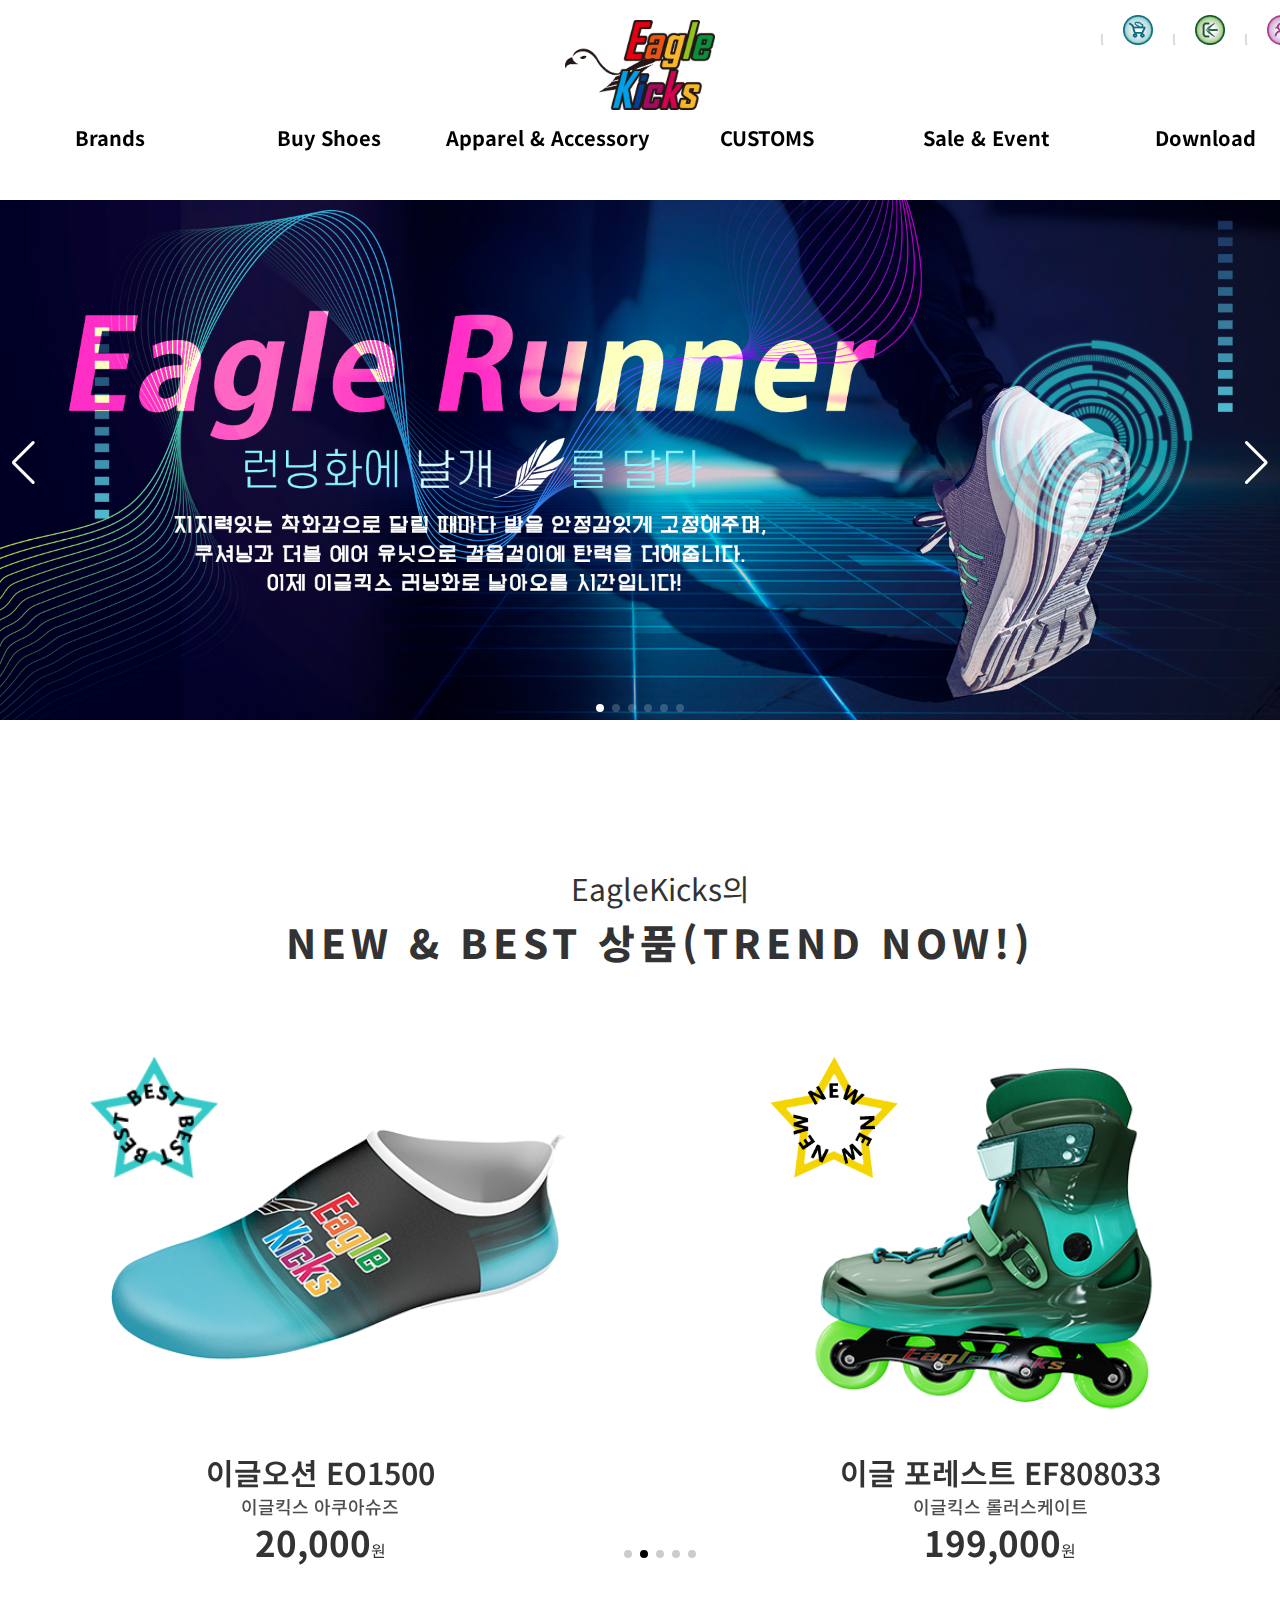
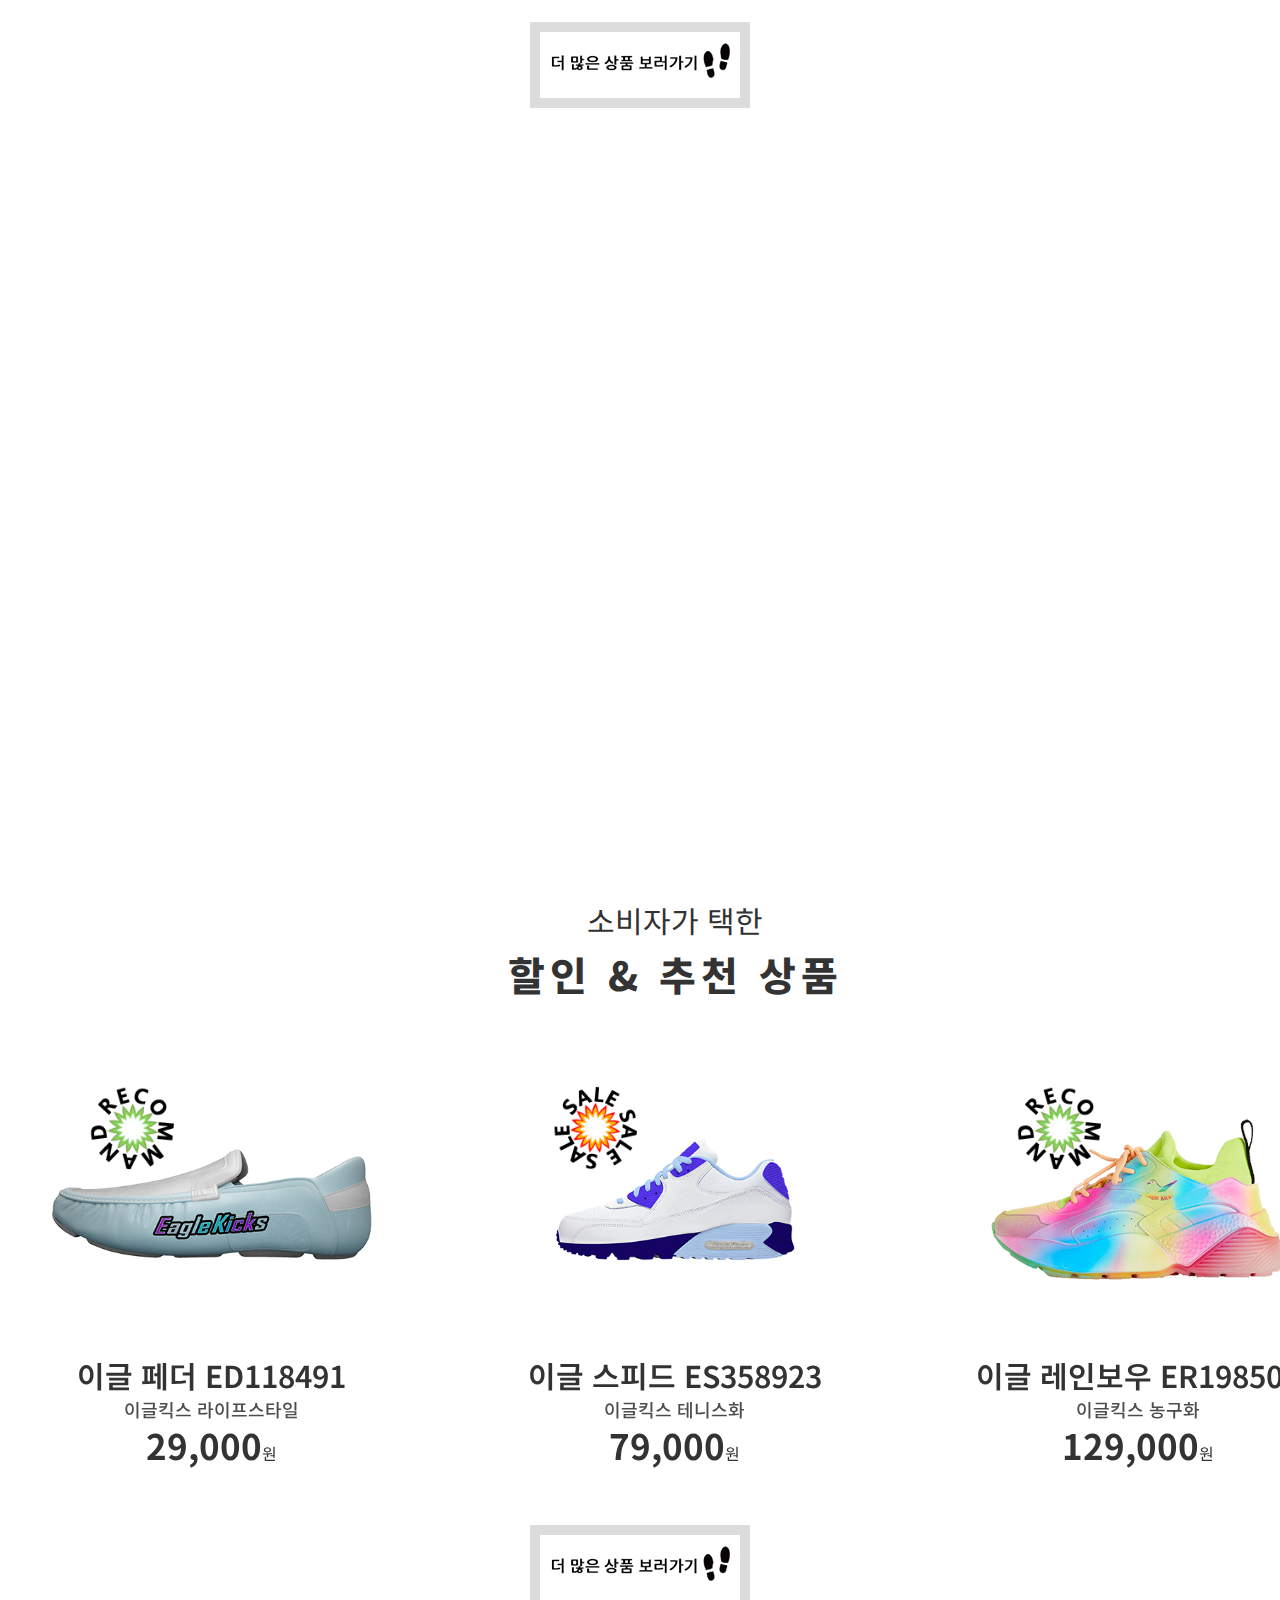
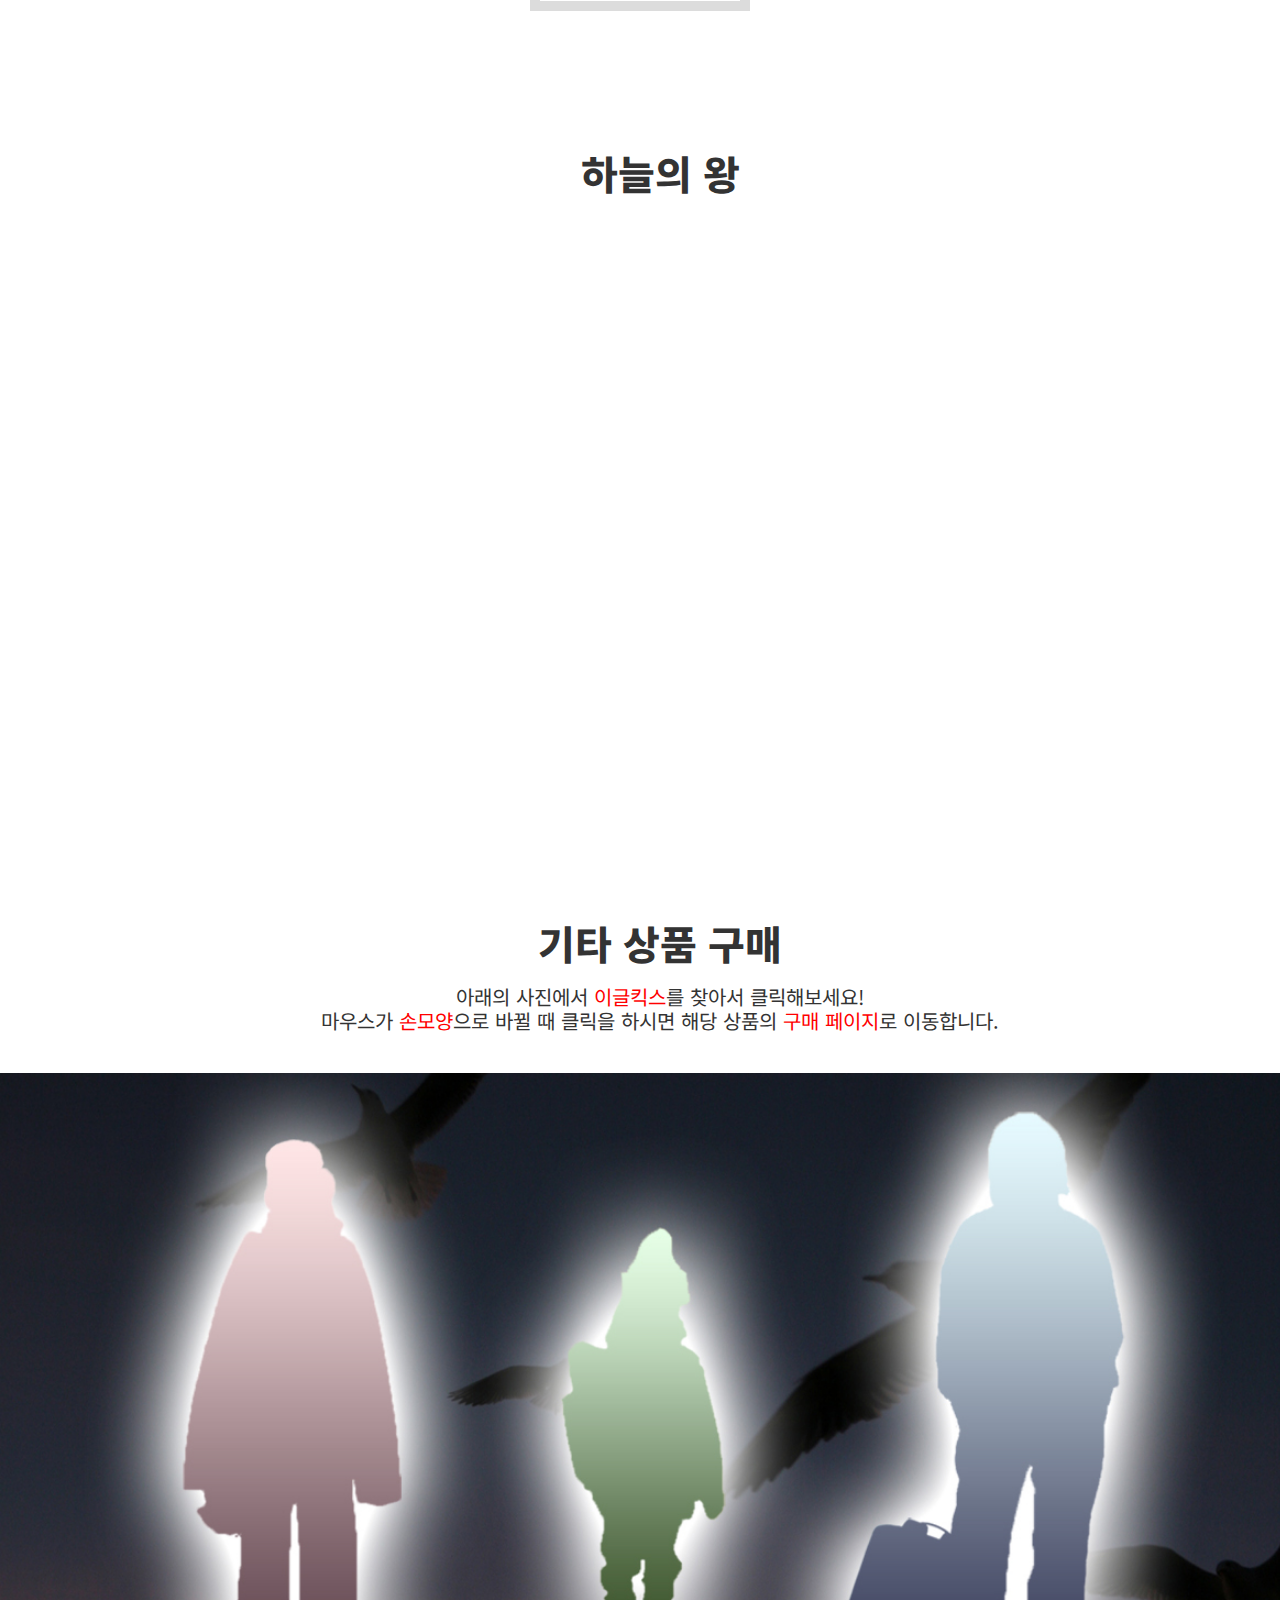
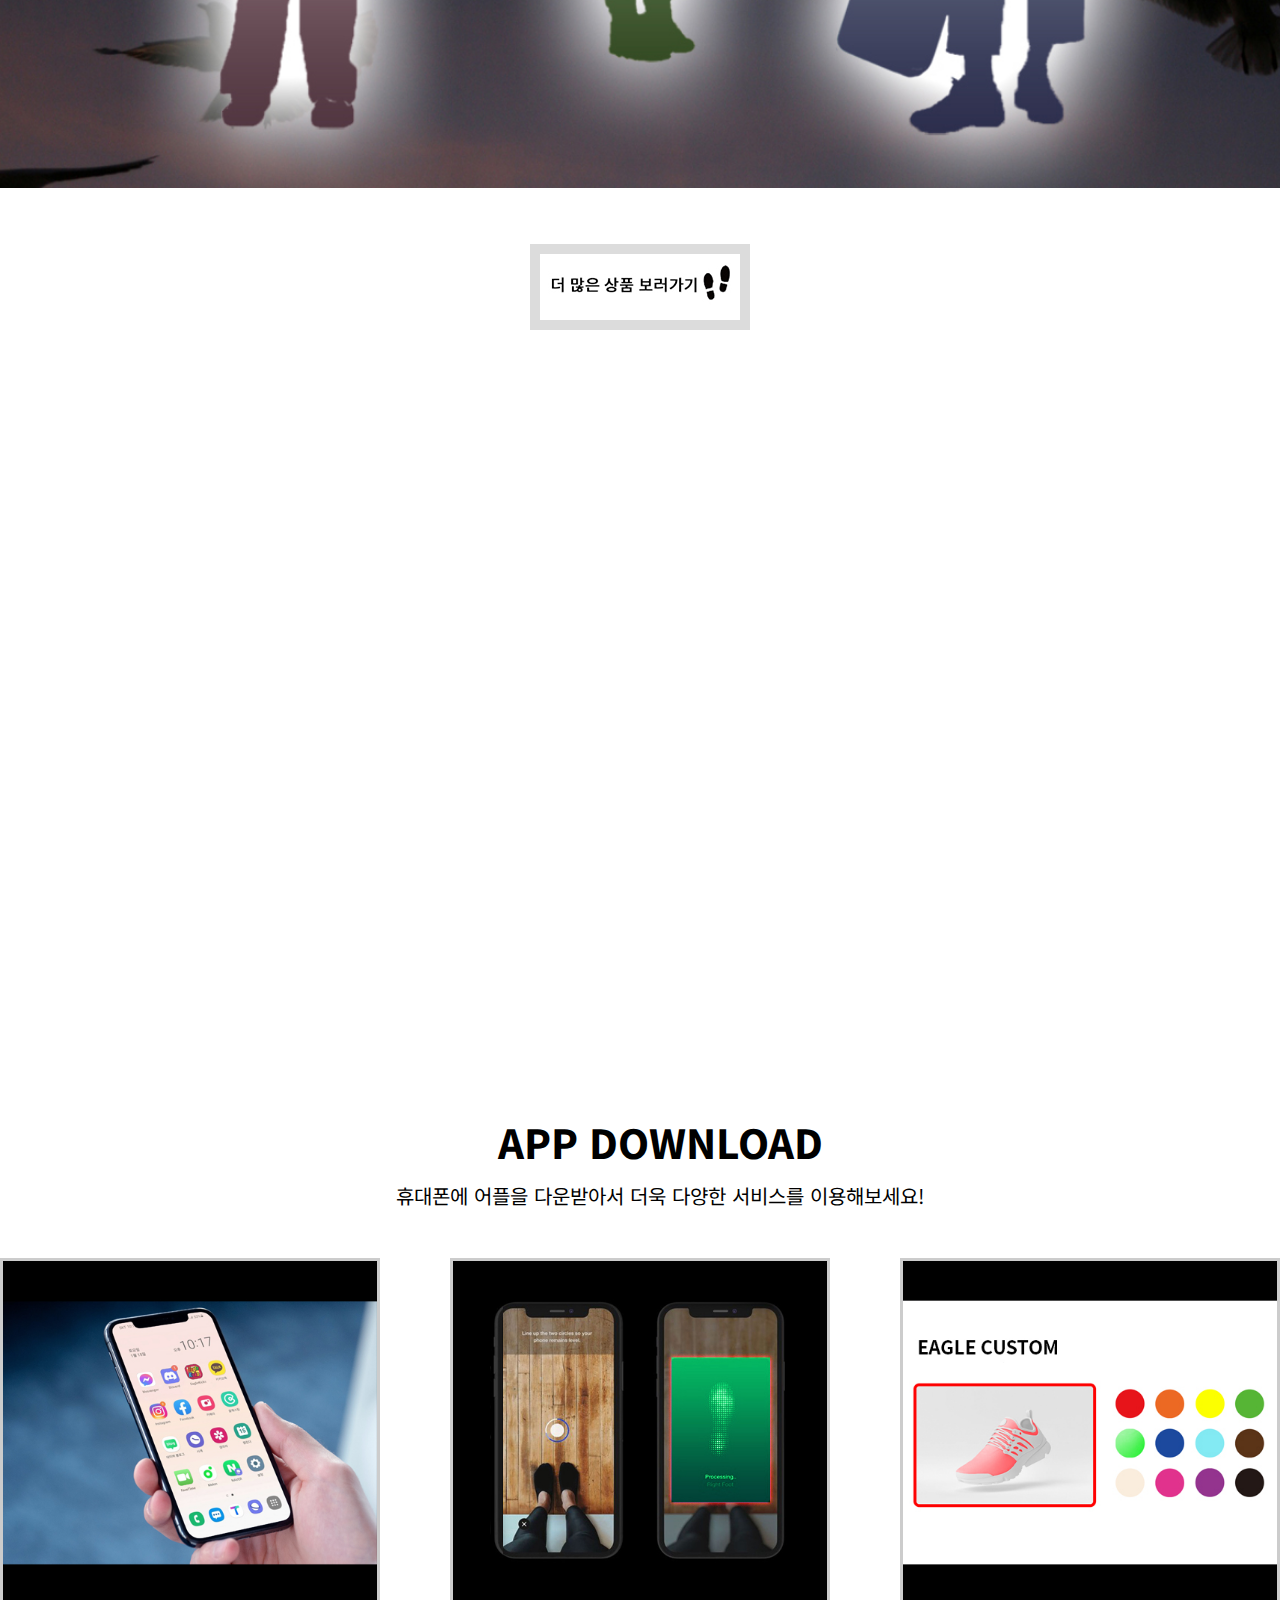
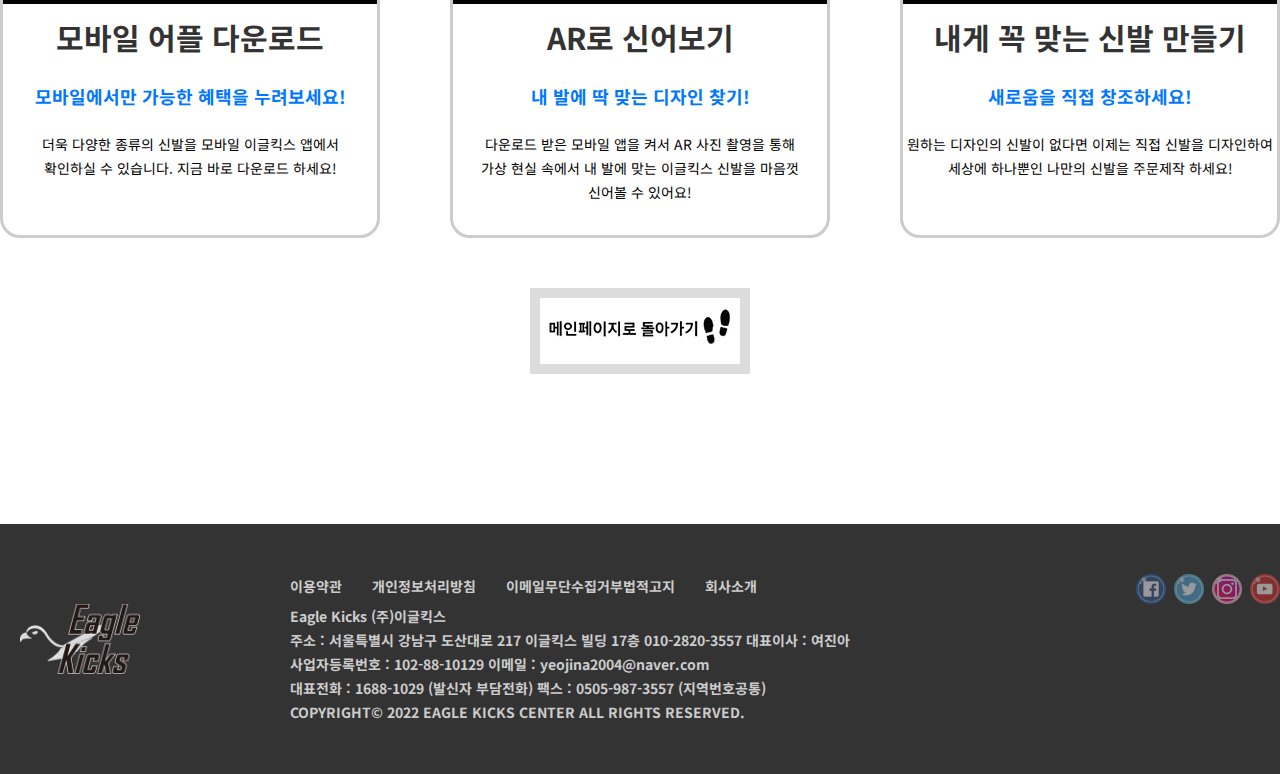
==== index.html @ c039886d "Add files via upload" ====
<!DOCTYPE html>
<html lang="ko">

<head>
    <meta charset="UTF-8">
    <meta http-equiv="X-UA-Compatible" content="IE=edge">
    <meta name="viewport" content="width=1350">
    <title>스포츠화전문★EagleKicks★</title>
    <link rel="shortcut icon" href="images/favicon.png" type="image/x-icon">
    
  <!-- 구글 웹폰트 -->
    <link rel="preconnect" href="https://fonts.googleapis.com">
    <link rel="preconnect" href="https://fonts.gstatic.com" crossorigin>
    <link href="https://fonts.googleapis.com/css2?family=EB+Garamond:wght@500;600;700;800&family=Nanum+Myeongjo:wght@400;700;800&family=Noto+Sans+KR:wght@100;300;400;500;700;900&display=swap" rel="stylesheet">
    



    <!-- Link Swiper's CSS -->
    <link rel="stylesheet" href="https://unpkg.com/swiper/swiper-bundle.min.css" />
    <link rel="stylesheet" href="css/main.css">
</head>
    
<body>
    <div id="header">
        <div id="header_inner" class="clearfix">
        <ul class="login">
            <li>l</li>
            <li><a href="#"><img src="images/ico-cart.png" alt="장바구니" width="30px" onmouseover="this.src='images/ico-cart_h.png'" onmouseout="this.src='images/ico-cart.png'"></a></li>
            <li>l</li>
            <li><a href="#"><img src="images/ico-login.png" alt="로그인" width="30px" onmouseover="this.src='images/ico-login_h.png'" onmouseout="this.src='images/ico-login.png'"></a></li>
            <li>l</li>
            <li><a href="#"><img src="images/ico-user.png" alt="마이페이지" width="30px" onmouseover="this.src='images/ico-user_h.png'" onmouseout="this.src='images/ico-user.png'"></a></li>
            <li>l</li>
        </ul>
        <h1 class="logo">
            <a href="index.html"><img src="images/logo.png" alt="이글킥스로고"  width="150px" onmouseover="this.src='images/logo_h.png'" onmouseout="this.src='images/logo.png'"></a>
        </h1>
    
            <ul id="gnb" class="clearfix">
                <li>
                  <a href="sub1-1.html">Brands<div class="solid"></div></a>
                  <ul class="sub">
                    <li><a href="sub1-1.html">about EagleKicks</a></li>
                    <li><a href="sub1-1.html #keyword">with EagleKicks</a></li>
                    <li><a href="sub1-2.html ">CONTACT US</a></li> 
                    <li><a href="sub1-2.html #new">COMPANY INFO</a></li> 
                  </ul>
                </li>
                <li><a href="sub2-1.html">Buy Shoes<div class="solid"></div></a>
                  <ul class="sub">
                    <li><a href="sub2-1.html #container">BUY</a></li>
                    <li><a href="sub2-1.html #sports">Athletes</a></li>
                  </ul>
                </li>

                <li><a href="sub2-2.html">Apparel & Accessory<div class="solid"></div></a>
                <ul class="sub">
                    <li><a href="sub2-2.html #etc">상품 구매하기</a></li>
                    <li><a href="sub2-2.html #mask">착용 사진</a></li>
                  </ul>
                </li>

                <li><a href="sub3.html">CUSTOMS<div class="solid"></div></a>
                <ul class="sub">
                    <li><a href="sub3.html">주문제작에 대해서</a></li>
                    <li><a href="sub3.html #banner">주문 방법</a></li>
                    <li><a href="sub3.html #color">나만의 신발 주문하기</a></li>
                  </ul>
                </li>

                <li><a href="sub4.html">Sale & Event<div class="solid"></div></a>
                <ul class="sub">
                    <li><a href="sub4.html">SALE</a></li>
                    <li><a href="sub4.html #event">EVENT</a></li>
                  </ul>
                </li>

                <li><a href="sub5.html">Download<div class="solid"></div></a>
                <ul class="sub">
                    <li><a href="sub5.html">How to Download E.K</a></li>
                    <li><a href="sub5.html #ar">AR로 신어보기</a></li>
                    <li><a href="sub5.html #family">MEMBERSHIP</a></li>
                  </ul>
                </ul>
                </li>
        </div>
    </div>

    <!-- Swiper1 -->
    <div class="swiper mb">
      <div class="swiper-wrapper">
        <div class="swiper-slide"><img src="images/main/main_banner1.jpg" alt="메인배너1"></div>
        <div class="swiper-slide"><img src="images/main/main_banner2.jpg" alt="메인배너2"></div>
        <div class="swiper-slide"><img src="images/main/main_banner3.jpg" alt="메인배너3"></div>
        <div class="swiper-slide"><img src="images/main/main_banner4.jpg" alt="메인배너4"></div>
        <div class="swiper-slide"><img src="images/main/main_banner5.jpg" alt="메인배너5"></div>
        <div class="swiper-slide"><img src="images/main/main_banner6.jpg" alt="메인배너3"></div>
      </div>
      <div class="swiper-button-next"></div>
      <div class="swiper-button-prev"></div>
      <div class="swiper-pagination"></div>
    </div>

    <!-- Swiper2 -->
    <div id="best">
      <p class="sub_title">EagleKicks의</p>
      <h1 class="title">NEW & BEST 상품(TREND NOW!)</h1>
      <!-- Swiper -->

      <div class="swiper best">
        <div class="swiper-wrapper">

          <div class="swiper-slide">
            <div id="ani"><img src="images/main/NEW.png" alt="new"></div>
            <img src="images/main/shoes/s4.png" alt="best1">
            <h3 class="b_titel">이글 파이어 EP96849</h3>
            <p>
              <span class="b_explain">이글킥스 농구화 </span>
            </p>
            <h4 class="b_price">33,000<span>원</span></h4>
          </div>

          <div class="swiper-slide">
            <div id="ani"><img src="images/main/BEST.png" alt="best"></div>
            <img src="images/main/shoes/s25.png" alt="best2">
            <h3 class="b_titel">이글오션 EO1500</h3>
            <p>
              <span class="b_explain">이글킥스 아쿠아슈즈</span><br></span>
            </p>
             <h4 class="b_price">20,000<span>원</span></h4>
          </div>

          <div class="swiper-slide">
            <div id="ani"><img src="images/main/NEW.png" alt="new"></div>
            <img src="images/main/shoes/sl3.png" alt="best3">
            <h3 class="b_titel">이글 포레스트 EF808033</h3>
            <p>
              <span class="b_explain">이글킥스 롤러스케이트<br></span>
            </p>
             <h4 class="b_price">199,000<span>원</span></h4>
          </div>

          <div class="swiper-slide">
            <div id="ani"><img src="images/main/BEST.png" alt="best"></div>
            <img src="images/main/shoes/s3.png" alt="best4">
            <h3 class="b_titel">이글 스타 ES7771004</h3>
            <p>
              <span class="b_explain">이글킥스 기본 운동화<br></span>
            </p>
              <h4 class="b_price">43,000<span>원</span></h4>
          </div>


          <div class="swiper-slide">
            <div id="ani"><img src="images/main/NEW.png" alt="new"></div>
            <img src="images/main/shoes/s8.png" alt="best5">
            <h3 class="b_titel">이글 크리스탈 EC109582</h3>
                        <p>
              <span class="b_explain">이글킥스 트레이닝화<br></span>
            </p>
            <h4 class="b_price">88,000<span>원</span></h4>

          </div>
        </div>



        <!--swiper-wrapper-->
        <div class="swiper-pagination"></div>
      </div>
      <!--swiper best-->
    </div>

    <p id="next"><a href="sub2-1.html #container"><img src="images/next1.jpg" alt="더많은상품보러가기" onmouseover="this.src='images/next1-1.jpg'" onmouseout="this.src='images/next1.jpg'"></a></p>

    <!-- attachment1 -->
    <div id="cloud">
      <h1>Running in the sky</h1>
    </div>

    <!-- Swiper3 -->
    <div id="sale">
      <p class="sub_title">소비자가 택한</p>
      <h1 class="title">할인 & 추천 상품</h1>
      <!-- Swiper -->
      <div class="swiper sale">
        <div class="swiper-wrapper">

          <div class="swiper-slide">
            <div id="ani"><img src="images/main/SALE.png" alt="sale"></div>
            <img src="images/main/shoes/s10.png" alt="sale1">
            <h3 class="s_titel">이글 제우스 EZ48023</h3>
            <p>
              <span class="s_explain">이글킥스 사이클화 </span>
            </p>
            <h4 class="s_price">275,000<span>원</span></h4>
          </div>

          <div class="swiper-slide">
            <div id="ani"><img src="images/main/RECOMMAND.png" alt="recommand"></div>
            <img src="images/main/shoes/s21.png" alt="sale2">
            <h3 class="s_titel">이글 페더 ED118491</h3>
            <p>
              <span class="s_explain">이글킥스 라이프스타일<br></span>
            </p>              
              <h4 class="s_price">29,000<span>원</span></h4>
          </div>

          <div class="swiper-slide">
            <div id="ani"><img src="images/main/SALE.png" alt="sale"></div>
            <img src="images/main/shoes/s2.png" alt="sale3">
            <h3 class="s_titel">이글 스피드 ES358923</h3>
            <p>
              <span class="s_explain">이글킥스 테니스화<br></span>
          </p>
              <h4 class="s_price">79,000<span>원</span></h4>
          </div>

          <div class="swiper-slide">
            <div id="ani"><img src="images/main/RECOMMAND.png" alt="recommand"></div>
            <img src="images/main/shoes/s12.png" alt="sale4">
            <h3 class="s_titel">이글 레인보우 ER198502</h3>
            <p>
              <span class="s_explain">이글킥스 농구화<br></span>
            </p>
              <h4 class="s_price">129,000<span>원</span></h4>
          </div>


          <div class="swiper-slide">
            <div id="ani"><img src="images/main/RECOMMAND.png" alt="recommand"></div>
            <img src="images/main/shoes/s17.png" alt="sale5">
            <h3 class="s_titel">이글 버즈 EB253938 </h3>
            <p>
              <span class="s_explain">이글킥스 라이프스타일<br></span>
            </p>
            <h4 class="s_price">43,000<span>원</span></h4>

          </div>
        </div>
      </div>
    </div>

    <p id="next"><a href="sub4.html"><img src="images/next1.jpg" alt="더많은상품보러가기" onmouseover="this.src='images/next1-1.jpg'" onmouseout="this.src='images/next1.jpg'"></a></p>

    <!-- iframe -->
    <div id="iframe">
     <h1>하늘의 왕</h1>
    <iframe width="960" height="540" src="https://www.youtube.com/embed/-P3GWZJYCyc" title="YouTube video player" 
    frameborder="0" allow="accelerometer; autoplay; clipboard-write; encrypted-media; gyroscope; picture-in-picture" allowfullscreen></iframe>
    </div>

    <!-- map tag -->
    <div id="model">
      <h1>기타 상품 구매</h1>
      <p>아래의 사진에서 <span class="look">이글킥스</span>를 찾아서 클릭해보세요!<br>
        마우스가 <span class="look">손모양</span>으로 바뀔 때 클릭을 하시면 해당 상품의 <span class="look">구매 페이지</span>로 이동합니다.</p>

    <img src="images/main/model1.jpg" alt="여자 남자 아이" usemap="#m1" onmouseover="this.src='images/main/model2.jpg'" onmouseout="this.src='images/main/model2.jpg'">
    <map name="m1">
        <area shape="rect" coords="240,200,265,225" href="sub2-2.html" alt="뱃지" >
        <area shape="rect" coords="240,90,300,140" href="sub2-2.html" alt="모자">
        <area shape="rect" coords="200,280,240,450" href="sub2-2.html" alt="가방">
        <area shape="rect" coords="200,585,325,620" href="sub2-1.html" alt="신발(여자)">
        <area shape="rect" coords="550,520,635,554" href="sub2-1.html" alt="신발(아동)">
        <area shape="rect" coords="562,164,630,233" href="sub2-2.html" alt="모자">
        <area shape="rect" coords="510,272,574,360" href="sub2-2.html" alt="가방">
        <area shape="rect" coords="910,110,955,137" href="sub2-2.html" alt="마스크">
        <area shape="rect" coords="777,430,863,571" href="sub2-2.html" alt="가방">
        <area shape="rect" coords="828,576,970,630" href="sub2-1.html" alt="신발">
        <area shape="rect" coords="890,180,990,270" href="sub2-2.html" alt="티셔츠">
    </map>
    </div>




    <p id="next"><a href="sub2-2.html"><img src="images/next1.jpg" alt="더많은상품보러가기" onmouseover="this.src='images/next1-1.jpg'" onmouseout="this.src='images/next1.jpg'"></a></p>

    <!-- attachment2 -->
    <div id="make">
      <h1>Art is anything you can get away with</h1>
    </div>

    <!-- download -->
    <div id="download">
      <h1>APP DOWNLOAD</h1>
      <h2>휴대폰에 어플을 다운받아서 더욱 다양한 서비스를 이용해보세요!</h2>
      <ul class="clearfix">
        <li>
          <a href="sub5.html"><img src="images/main/Phone.jpg" alt="phone"></a>
            <h3>모바일 어플 다운로드</h3>
            <h4>모바일에서만 가능한 혜택을 누려보세요!</h4>
            <p>더욱 다양한 종류의 신발을 모바일 이글킥스 앱에서<br> 확인하실 수 있습니다. 지금 바로 다운로드 하세요!</p>
        </li>

        <li class="margin">
          <a href="sub5.html"><img src="images/main/AR.jpg" alt="AR view"></a>
          <h3>AR로 신어보기</h3>
          <h4>내 발에 딱 맞는 디자인 찾기!</h4>
          <p>다운로드 받은 모바일 앱을 켜서 AR 사진 촬영을 통해<br> 가상 현실 속에서 내 발에 맞는 이글킥스 신발을 마음껏<br> 신어볼 수 있어요!  </p>
        </li>

        <li>
          <a href="sub5.html"><img src="images/main/custom.jpg" alt="design"></a>
          <h3>내게 꼭 맞는 신발 만들기</h3>
          <h4>새로움을 직접 창조하세요!</h4>
          <p>원하는 디자인의 신발이 없다면 이제는 직접 신발을 디자인하여<br> 세상에 하나뿐인 나만의 신발을 주문제작 하세요! </p>
        </li>

      </ul>

    </div>


      <p id="next"><a href="index.html"><img src="images/next2.jpg" alt="메인으로" onmouseover="this.src='images/next2-1.jpg'" onmouseout="this.src='images/next2.jpg'"></a></p>


    <!-- footer -->
    <div id="footer">
      <div id="footer_inner" class="clearfix">
        <div id="f_img"><a href="index.html"><img src="images/logo-monochrome.png" alt="흑백로고" width="120px"
          onmouseover="this.src='images/logo-monochrome_h.png'" onmouseout="this.src='images/logo-monochrome.png'"></a></div>
        
        <div id="f_text">
          <ul>
            <li><a href="#">이용약관</a></li>
            <li><a href="#">개인정보처리방침</a></li>
            <li><a href="#">이메일무단수집거부법적고지</a></li>
            <li><a href="#">회사소개</a></li>
          </ul>
          <p>
            Eagle Kicks (주)이글킥스<br>
            주소 : 서울특별시 강남구 도산대로 217 이글킥스 빌딩 17층 010-2820-3557 대표이사 : 여진아<br>
            사업자등록번호 : 102-88-10129   이메일 : yeojina2004@naver.com<br>
            대표전화 : 1688-1029 (발신자 부담전화)   팩스 : 0505-987-3557 (지역번호공통)<br>
            COPYRIGHT© 2022 EAGLE KICKS CENTER ALL RIGHTS RESERVED.
          </p>
        </div>

        <ul class="sns">
          <li><a href="#"><img src="images/icon_facebook.png" alt="페이스북" width="30px"></a></li>
          <li><a href="#"><img src="images/icon_twitter.png" alt="트위터" width="30px"></a></li>
          <li><a href="#"><img src="images/icon_instargram.png" alt="인스타" width="30px"></a></li>
          <li><a href="#"><img src="images/icon_youtube.png" alt="유튜브" width="30px"></a></li>
          <li><a href="#"><img src="images/icon_kakaostory.png" alt="카카오스토리" width="30px"></a></li>
        </ul>
      </div>
    </div>





 <!-- Swiper JS -->
 <script src="https://unpkg.com/swiper/swiper-bundle.min.js"></script>

 <!-- Swiper1 -->
 <script>
   var swiper = new Swiper(".mb", {
     navigation: {
       nextEl: ".swiper-button-next",
       prevEl: ".swiper-button-prev",
     },
     pagination: {
       el: ".swiper-pagination",
     },
     autoplay: {
       delay: 3000,
       disableOnInteraction: false,
     },
     loop: true,
     speed: 1500,
   });
 </script>
 <!-- Swiper2 -->
 <script>
   var swiper = new Swiper(".best", {
     slidesPerView: 2,
     spaceBetween: 40,
     pagination: {
       el: ".swiper-pagination",
       clickable: true,
     },
     autoplay: {
       delay: 1200,
       disableOnInteraction: false,
     },
     loop: true,
     speed: 700,
   });
 </script>
 <!-- Swiper3 -->
 <script>
   var swiper = new Swiper(".sale", {
     slidesPerView: 3,
     spaceBetween: 40,
     pagination: {
       el: ".swiper-pagination",
       clickable: true,
     },
     autoplay: {
       delay: 1200,
       disableOnInteraction: false,
     },
     loop: true,
     speed: 700,
   });
 </script>

</body>
---- css/main.css ----
@charset "utf-8";

/*
  font-family: 'Noto Sans KR', sans-serif;
*/

*{margin:0;  padding:0;}
a{text-decoration: none; color:inherit;}
ul,ol{list-style: none;}
body{font-size: 14px; line-height: 24px;  font-family: 'Noto Sans KR', sans-serif; color:#000;}
.clearfix::after{content: ""; display: block; clear:both;}

/* header */
#header{position: fixed; top:0; left:0; width:100%; background-color:#fff;
  position: fixed;;  z-index: 10;}
#header_inner{width:1320px;  margin:0 auto;}
.login li{display: inline-block;  padding-left:15px; color:#ccc; }
.login{text-align: right; padding:15px 0;}
.login li:hover img{transform:scale(1.2,1.2);}
.logo{position: absolute; top:20px; left:50%; transform:translateX(-50%);}
#gnb> li{float:left; font-size:20px; font-weight: bold; width:16.6%; text-align: center; padding:30px 0 20px 0;}
#gnb{clear:both; margin-top:30px;}
#gnb li:hover{ color:royalblue; font-weight: bold;} 
.solid{width:50%;
  margin:auto;
  margin-top:20px;
  height:5px;
  background:turquoise;
  visibility:hidden;
  opacity:0;
  transform:scaleX(0);
  transition-property:opacity, transform;
  transition-duration:0.5s;}
#gnb>li>a:hover .solid{transform:scaleX(1);
          opacity:1;
          visibility:visible;}		


/* sub */
.sub{position:absolute; left:0; top:100%; width:100%; z-index: 10;}
  .sub li a{display: block; background-color:rgba(210, 241, 250, 0.7); font-size:14px; font-weight: normal; padding:15px 0;
    color:rgb(18, 21, 66);}
  .sub li a:hover{background-color:rgba(55, 255, 255, 0.9); color:rgb(4, 20, 114); transition:color, background 0.5s; font-weight: 750;}
  #gnb>li{position:relative;}
  
  /* submenu */
  .sub{opacity:0; transform:scaleY(0); transform-origin: top;}
  #gnb>li:hover>.sub{opacity: 1; transform:scaleY(1); transition:all 0.5s;}











  
/* mb */
.mb{margin-top:200px;}
.mb img{width:100%;}
.mb .swiper-button-next,
.mb .swiper-button-prev{color:#fff;}
.mb .swiper-pagination>span{background-color: #fff;}

/* best */
@keyframes rotate {
  from {
    transform: rotate(0deg)
  }
  to {
    transform: rotate(360deg);
  }
}
#ani{position: absolute; width:20%; left:90px;}
#ani img{animation: rotate 7s linear infinite;}

#best{width:1320px; margin:0 auto;}
.sub_title{color:rgb(50, 50, 50);  font-size:30px;  text-align:center; padding-bottom:30px;}
.title{text-align:center;  padding-bottom:50px;  font-size:40px;  font-weight: 800;  color:#333;  letter-spacing: 5px;}
.best .swiper-slide img{width:100%;}
.swiper-slide{text-align: center;}
.best .swiper-pagination>span{background-color: #000;}
.b_titel{color:#333;  padding:20px 0 10px;  font-size:30px;  font-weight: 600;}
.b_explain{color:rgb(77, 77, 77);  font-size:18px; font-weight: 500;}
.b_price{font-size:35px;  font-weight: 700;  color:#333;  padding:10px 0;}
.b_price span{font-size:16px;  font-weight: 400;}

/* attachment1 */
#cloud {background-image: url(../images/main/main_attachment1.jpg);  background-repeat: no-repeat;  
 height: 500px;  background-attachment: fixed;  background-position: center;}
#cloud h1 {text-align:center;  color: #fff;  font-size: 70px;  line-height: 100%;  letter-spacing: 20px;  padding-top: 220px;}

/* sale */
#sale{width:1350px; margin:0 auto;}
.sub_title{color:rgb(50, 50, 50);  font-size:30px;  text-align:center;  padding-top:150px;  padding-bottom:30px;}
.title{text-align:center;  padding-bottom:100px;  font-size:40px;  font-weight: 800;  color:#333;  letter-spacing: 5px;}
.sale .swiper-slide img{width:100%;}
.sale .swiper-pagination>span{background-color: #000;}
.s_titel{color:#333;  padding:20px 0 10px;  font-size:30px;  font-weight: 600;}
.s_explain{color:rgb(77, 77, 77);  font-size:18px; font-weight: 500;}
.s_price{font-size:35px;  font-weight: 700;  color:#333;  padding:10px 0;}
.s_price span{font-size:16px; font-weight: 400;}

/* iframe */
#iframe{width:1320px; margin:0 auto; text-align:center;}
#iframe h1{font-weight: 800;  color:#333;  padding-bottom:50px;  font-size:40px;}

/*model*/
#model{width:1320px; margin:0 auto;}
#model h1{text-align:center;  color:#333;  padding-top:150px; padding-bottom:30px;  font-size:40px;  font-weight: 800;}
#model p{color:#333;  font-size:20px;  text-align:center;  padding-bottom:40px;}
#model img{width:1320px; margin:0 auto;}
.look{color:red;}

/* attachment2 */
#make{background-image: url(../images/main/main_attachment2.jpg);  background-repeat: no-repeat;
  height: 500px;  background-attachment: fixed;  background-position: center;}
#make h1 {text-align:center;  color: #fff;  font-size: 70px;  line-height: 100%;  letter-spacing: 10px;  padding-top: 220px;}

/* download */
#download{width:1320px; margin:0 auto; text-align:center;}
#download h1{padding-top:150px; padding-bottom:30px; font-size:40px; font-weight: 800;}
#download h2{padding-bottom:50px;  font-size:20px; font-weight: 400;}
#download ul li{float:left;  width:380px;  height: 580px;  border: 3px solid #ccc;  border-radius:0 0 20px 20px;  box-sizing:border-box;}
#download ul li img{width:100%;}
.margin{margin:0 70px;}
#download ul li h3{padding:15px 0;   font-size:30px;  font-weight: bold;  color:#333;}
#download ul li h4{padding:15px 0;   color:rgb(0, 119, 255);  padding:20px 0 10px;  font-size:18px;  font-weight: bold;}
#download ul li p{padding:14px 0; padding-bottom: 30px;}
#download ul li:hover{transform:translateY(-20px);  border-radius:0 0 20px 20px;  box-shadow:0 5px 40px rgba(0,0,0,0.5);  transition:all 0.5s;  overflow:hidden;}


#next{padding-top:50px; padding-bottom:150px; text-align:center;}
#next a{border:10px solid gainsboro; display:inline-block;}
#next a:hover{border:10px solid gray;  transition:all 0.5s; box-shadow:0 5px 40px rgba(0,0,0,0.5);}


/* footer */
#footer{background-color:#333; color:#999;}
#footer_inner{width:1320px; margin:0 auto; padding:50px 0;}
#f_img{float:left; padding-left:20px; padding-bottom:20px; padding-top:30px;}
#f_text{float:left; display: inline-block; padding-left:150px; padding-right:20px; color:#ccc; font-weight: bold;}
#f_text ul li{float:left; padding-right:30px;}
#f_text p{padding-top:30px;}

.sns li{display: inline-block; opacity: 0.5; padding:0 2px;}
.sns li:hover{opacity: 1; transition:all 0.5s;}
.sns li:hover img{transform:scale(1.2,1.2);}
.sns{float:right; }
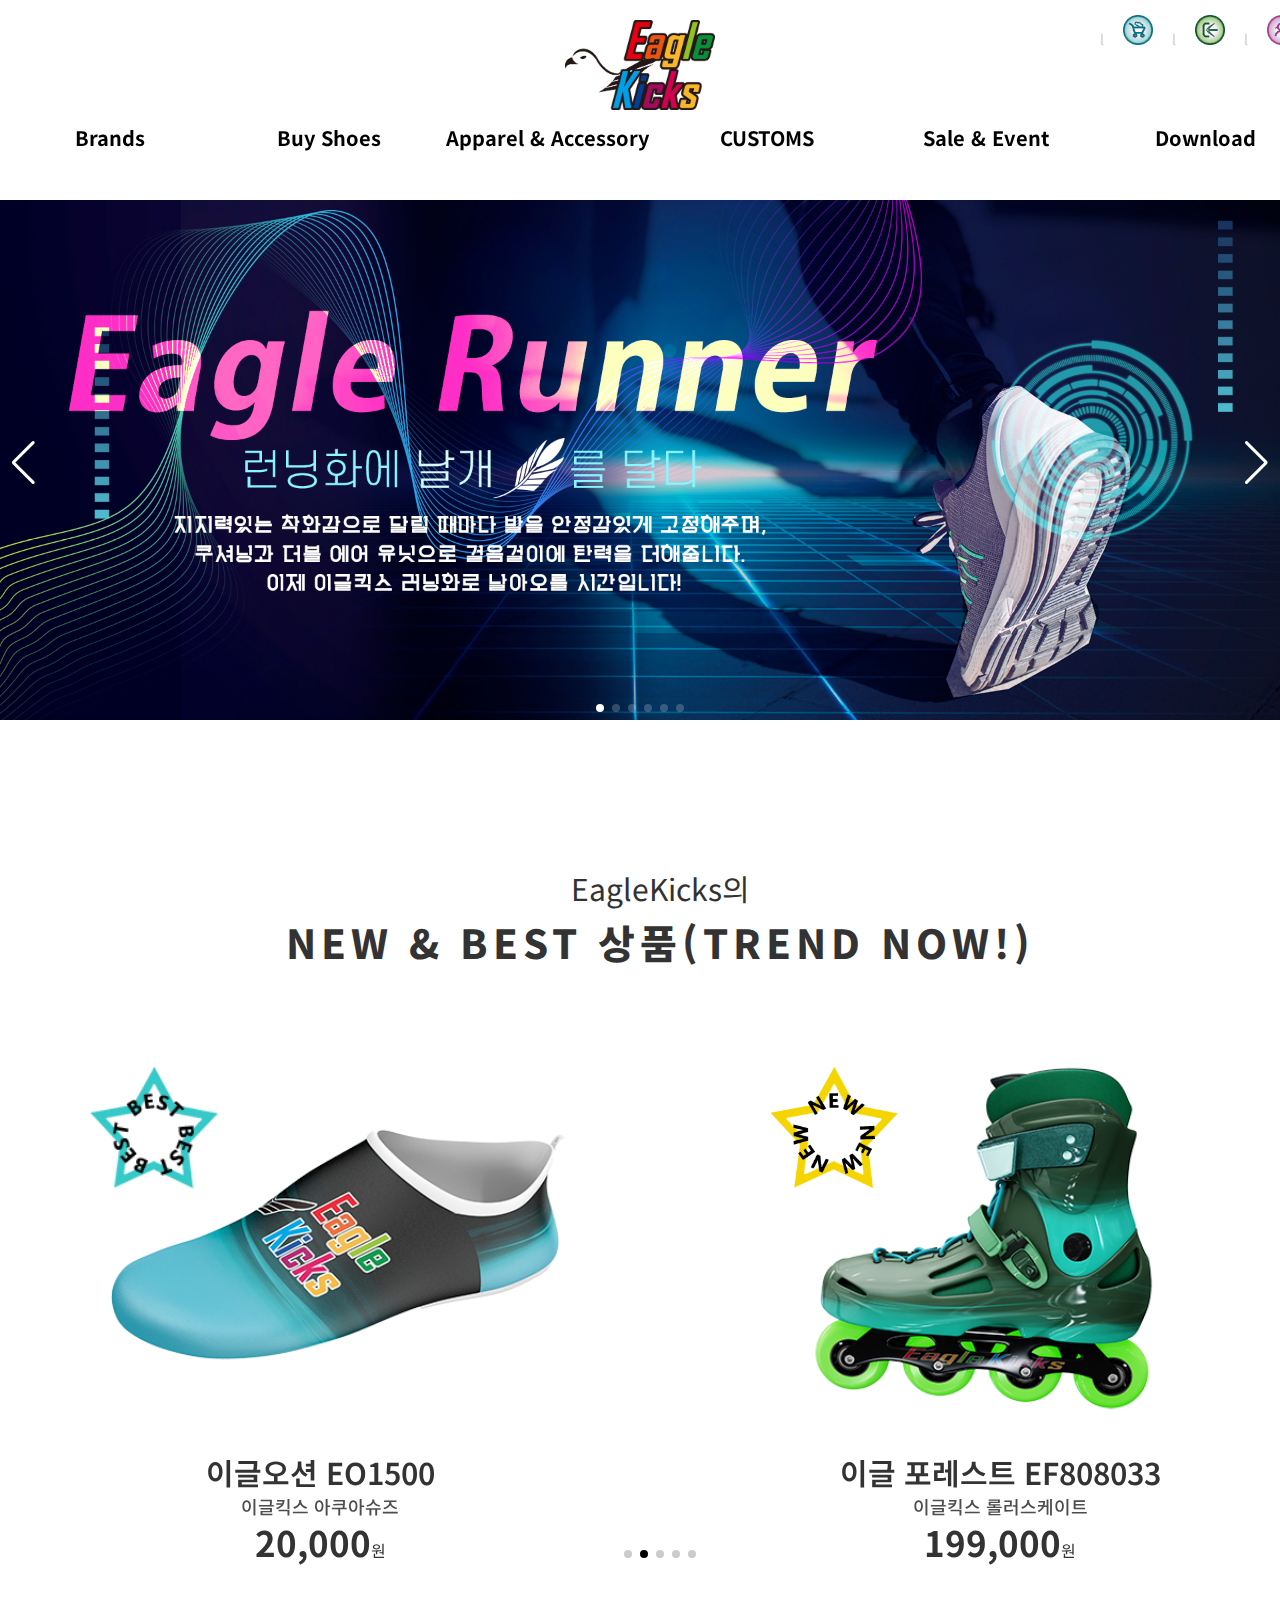
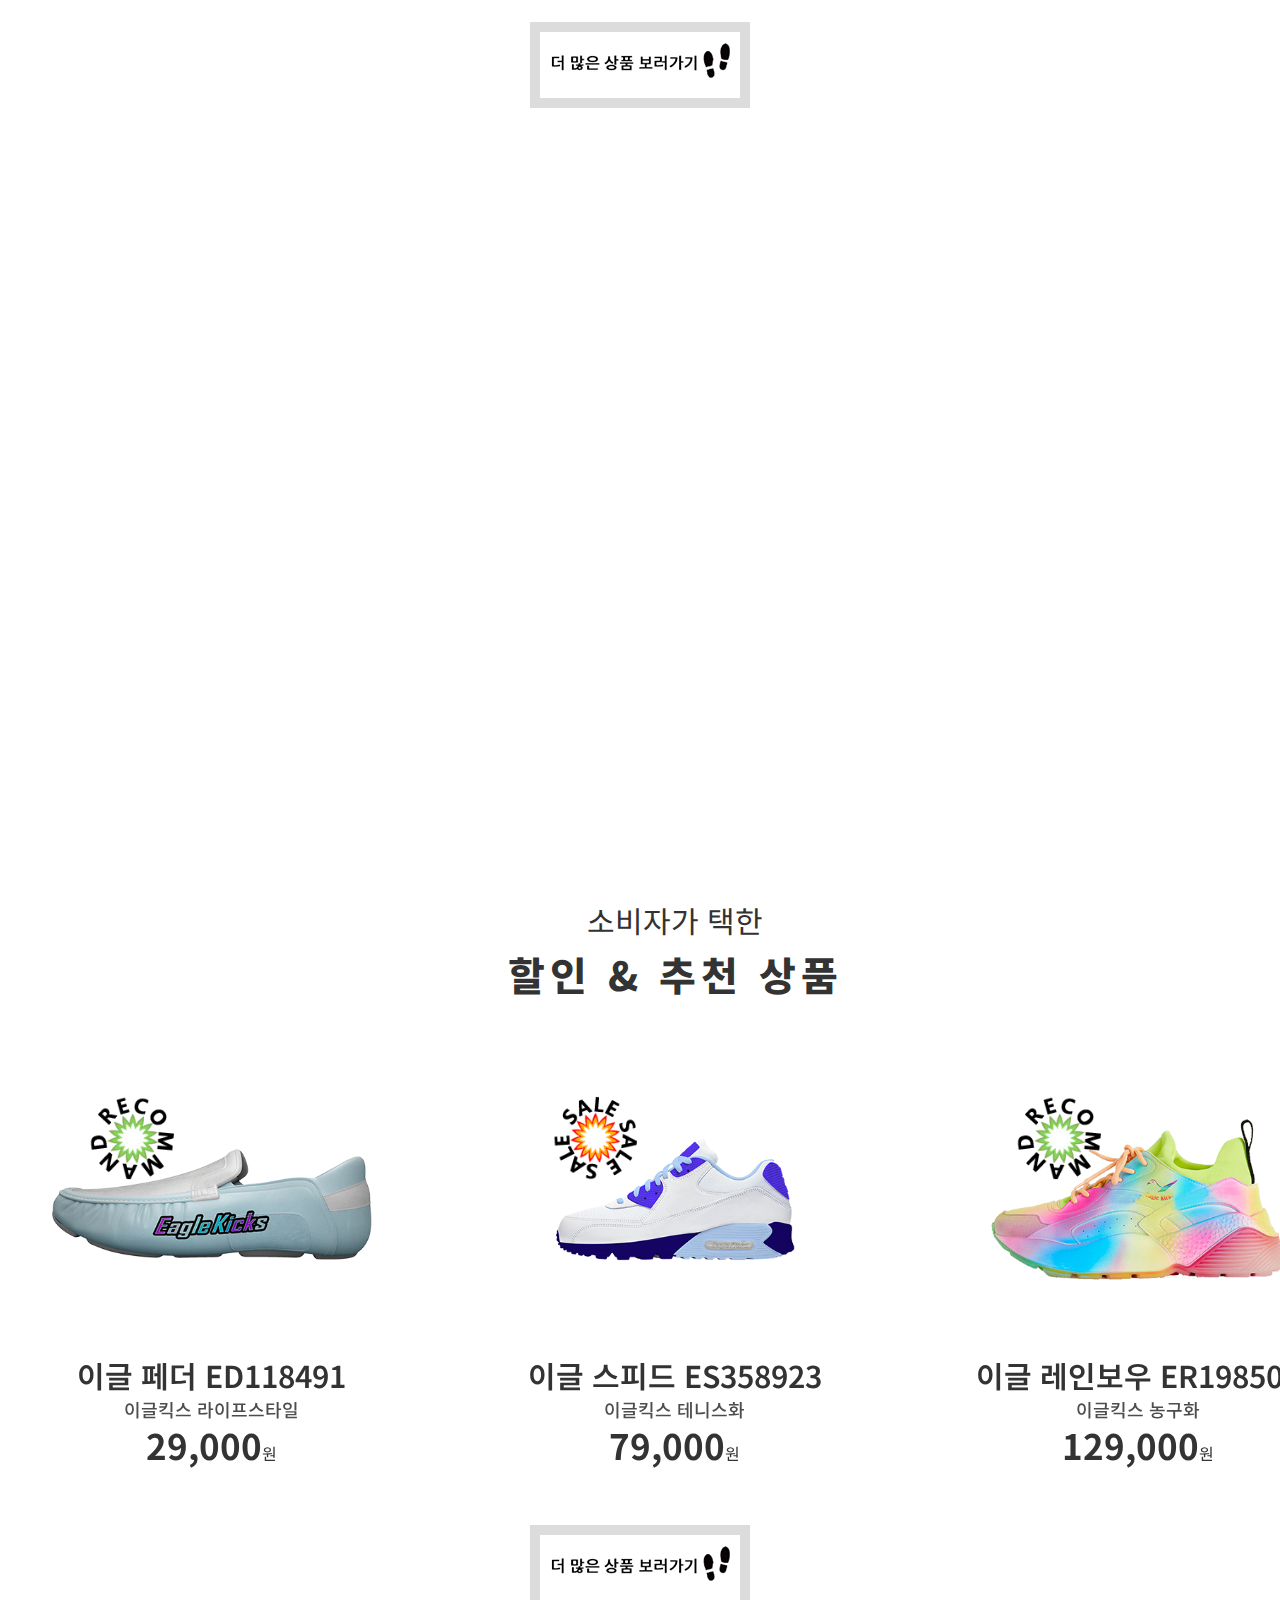
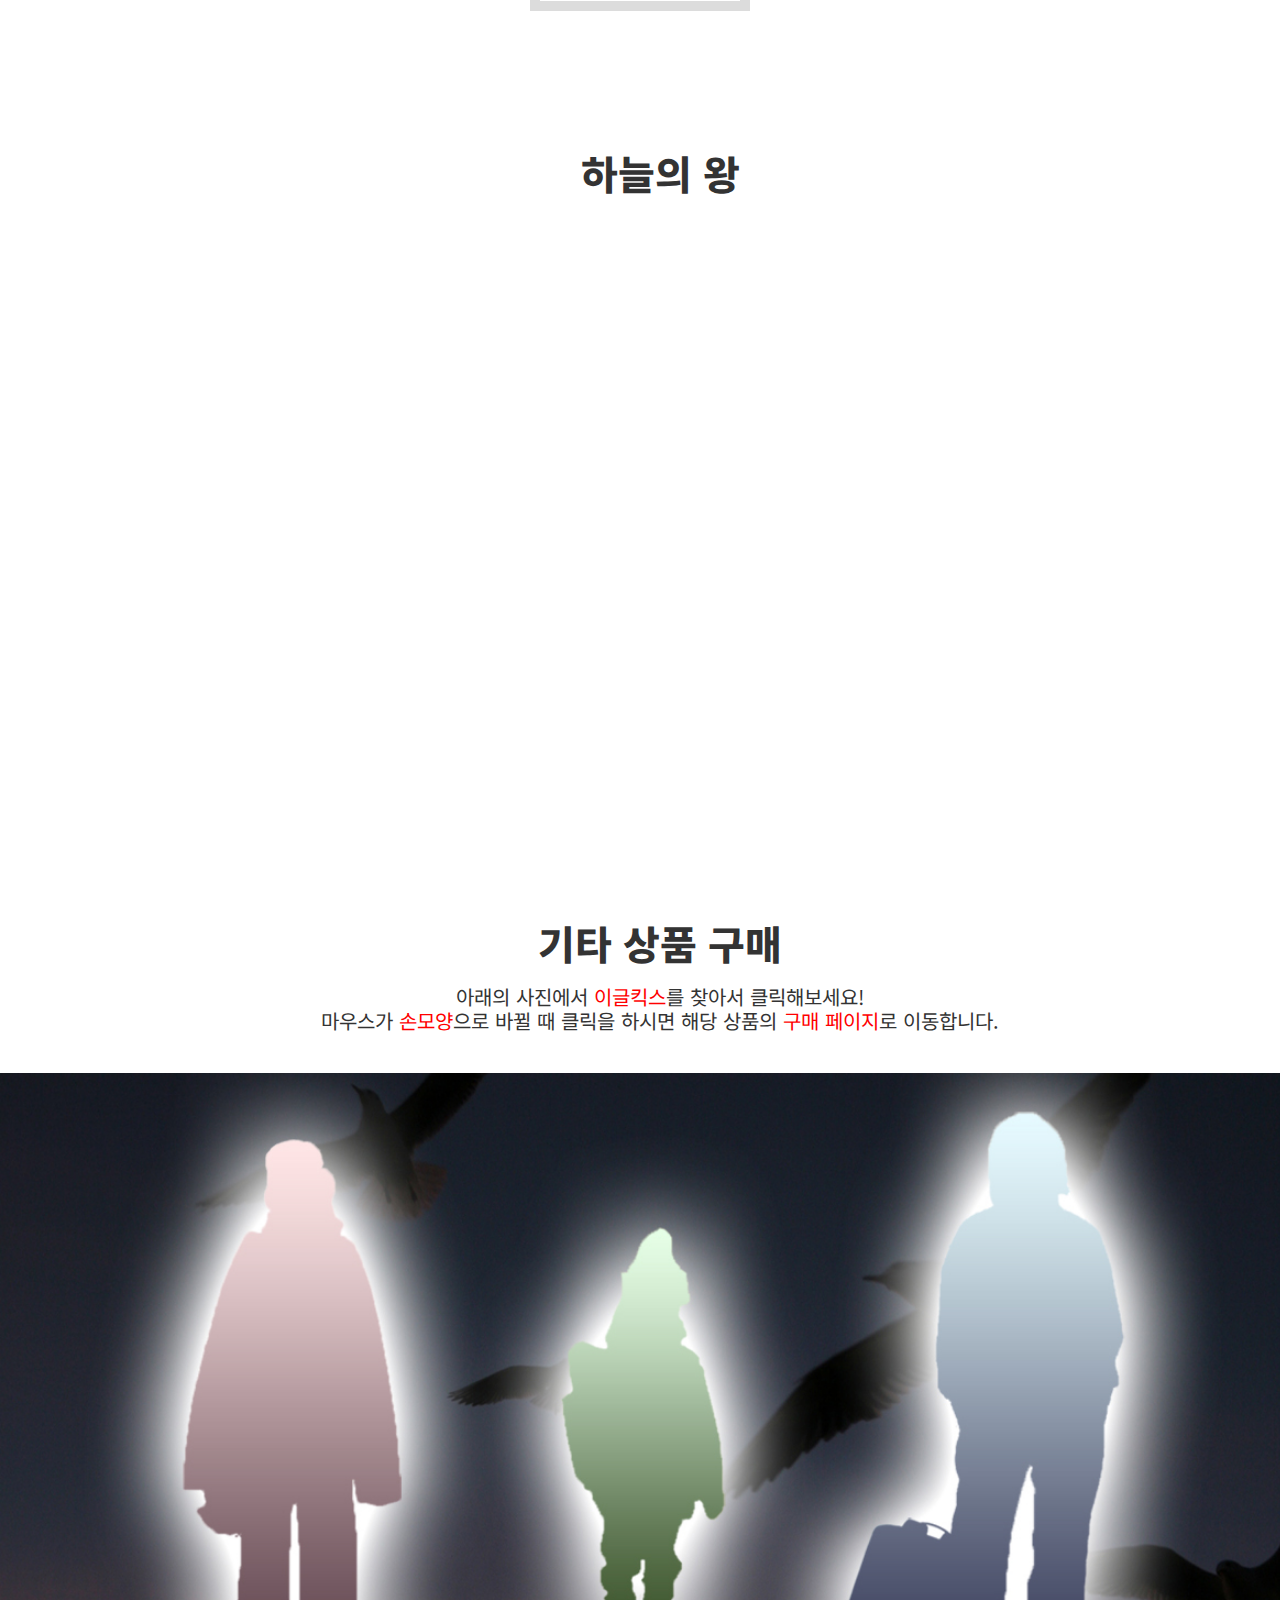
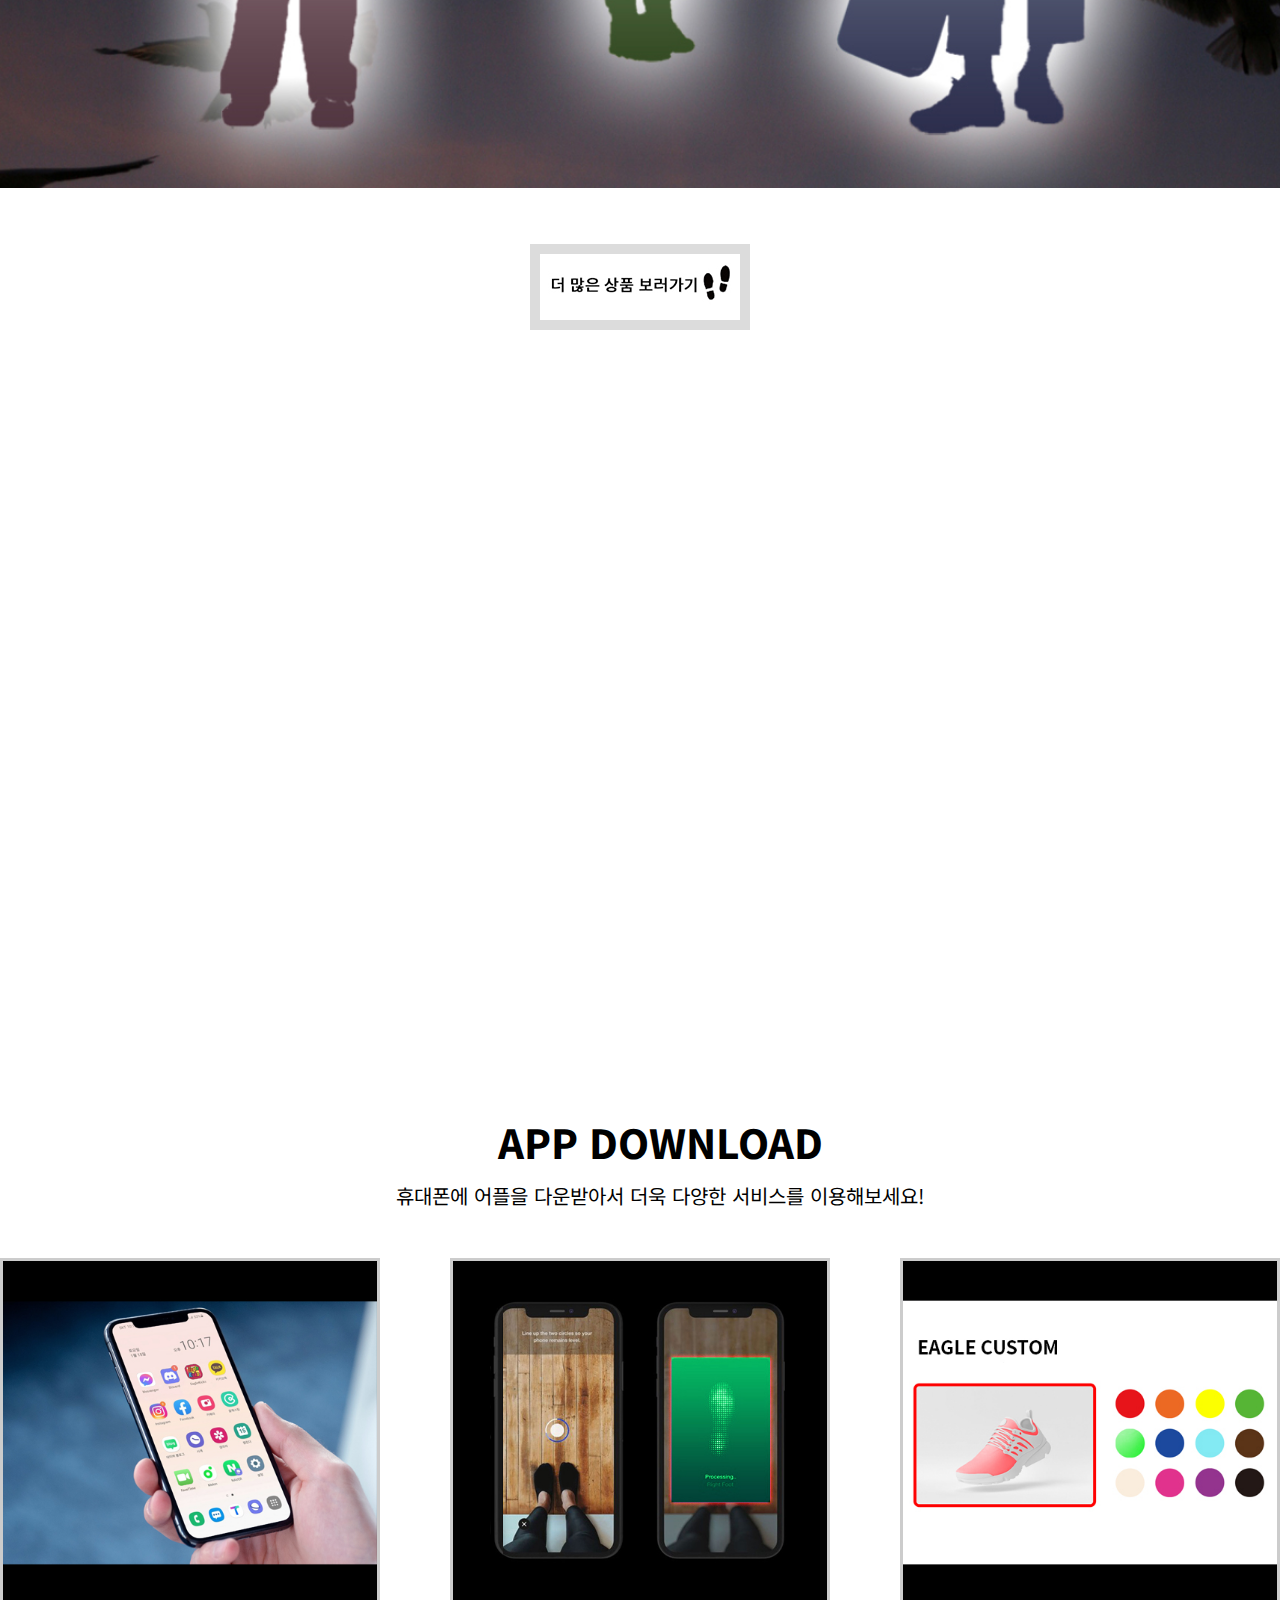
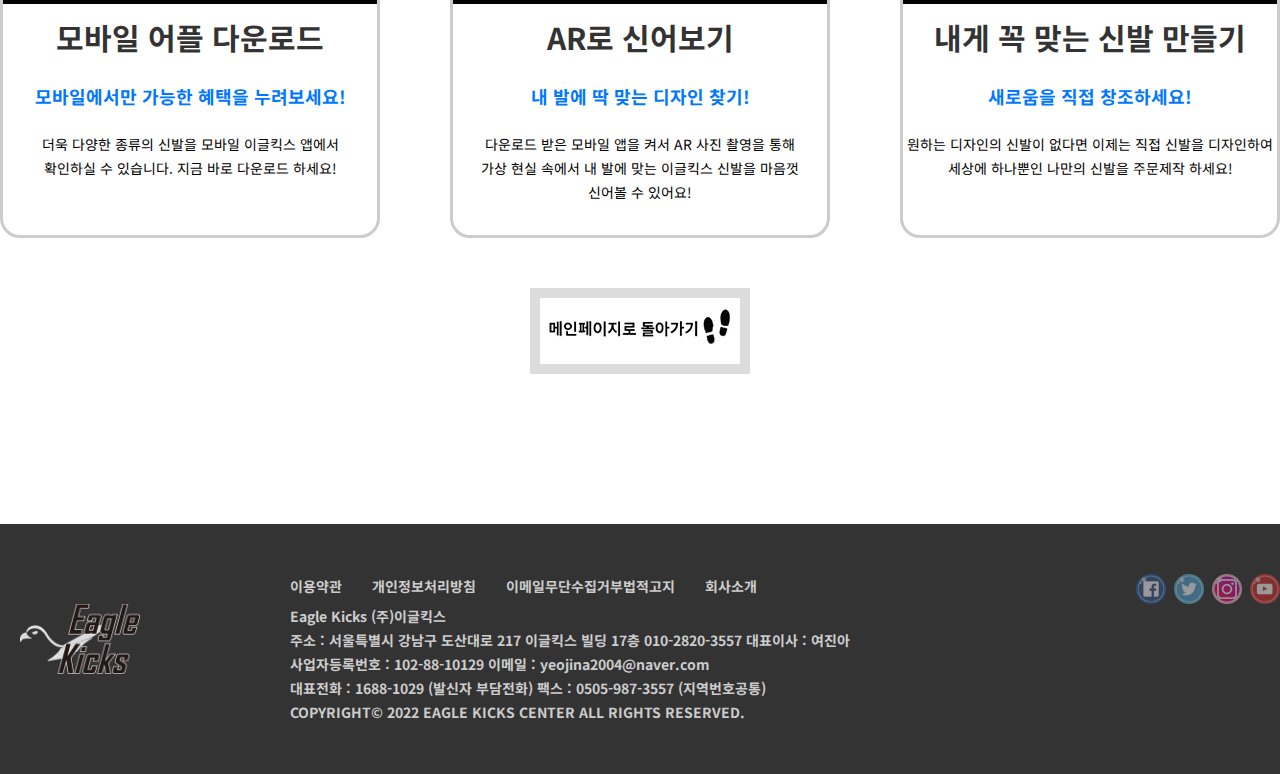
==== commit 57b6fe63: "Add files via upload" ====
--- a/index.html
+++ b/index.html
@@ -42,51 +42,53 @@
                   <a href="sub1-1.html">Brands<div class="solid"></div></a>
                   <ul class="sub">
                     <li><a href="sub1-1.html">about EagleKicks</a></li>
-                    <li><a href="sub1-1.html #keyword">with EagleKicks</a></li>
-                    <li><a href="sub1-2.html ">CONTACT US</a></li> 
-                    <li><a href="sub1-2.html #new">COMPANY INFO</a></li> 
+                    <li><a href="sub1-1.html#keyword">with EagleKicks</a></li>
+                    <li><a href="sub1-2.html">CONTACT US</a></li> 
+                    <li><a href="sub1-2.html#new">COMPANY INFO</a></li> 
                   </ul>
                 </li>
                 <li><a href="sub2-1.html">Buy Shoes<div class="solid"></div></a>
                   <ul class="sub">
-                    <li><a href="sub2-1.html #container">BUY</a></li>
-                    <li><a href="sub2-1.html #sports">Athletes</a></li>
+                    <li><a href="sub2-1.html#container">BUY</a></li>
+                    <li><a href="sub2-1.html#sports">Athletes</a></li>
                   </ul>
                 </li>
 
                 <li><a href="sub2-2.html">Apparel & Accessory<div class="solid"></div></a>
                 <ul class="sub">
-                    <li><a href="sub2-2.html #etc">상품 구매하기</a></li>
-                    <li><a href="sub2-2.html #mask">착용 사진</a></li>
+                    <li><a href="sub2-2.html#etc">상품 구매하기</a></li>
+                    <li><a href="sub2-2.html#mask">착용 사진</a></li>
                   </ul>
                 </li>
 
                 <li><a href="sub3.html">CUSTOMS<div class="solid"></div></a>
                 <ul class="sub">
                     <li><a href="sub3.html">주문제작에 대해서</a></li>
-                    <li><a href="sub3.html #banner">주문 방법</a></li>
-                    <li><a href="sub3.html #color">나만의 신발 주문하기</a></li>
+                    <li><a href="sub3.html#banner">주문 방법</a></li>
+                    <li><a href="sub3.html#color">나만의 신발 주문하기</a></li>
                   </ul>
                 </li>
 
                 <li><a href="sub4.html">Sale & Event<div class="solid"></div></a>
                 <ul class="sub">
                     <li><a href="sub4.html">SALE</a></li>
-                    <li><a href="sub4.html #event">EVENT</a></li>
+                    <li><a href="sub4.html#event">EVENT</a></li>
                   </ul>
                 </li>
 
                 <li><a href="sub5.html">Download<div class="solid"></div></a>
                 <ul class="sub">
                     <li><a href="sub5.html">How to Download E.K</a></li>
-                    <li><a href="sub5.html #ar">AR로 신어보기</a></li>
-                    <li><a href="sub5.html #family">MEMBERSHIP</a></li>
+                    <li><a href="sub5.html#ar">AR로 신어보기</a></li>
+                    <li><a href="sub5.html#family">MEMBERSHIP</a></li>
                   </ul>
                 </ul>
                 </li>
         </div>
     </div>
 
+
+    
     <!-- Swiper1 -->
     <div class="swiper mb">
       <div class="swiper-wrapper">
@@ -259,17 +261,17 @@
 
     <img src="images/main/model1.jpg" alt="여자 남자 아이" usemap="#m1" onmouseover="this.src='images/main/model2.jpg'" onmouseout="this.src='images/main/model2.jpg'">
     <map name="m1">
-        <area shape="rect" coords="240,200,265,225" href="sub2-2.html" alt="뱃지" >
-        <area shape="rect" coords="240,90,300,140" href="sub2-2.html" alt="모자">
-        <area shape="rect" coords="200,280,240,450" href="sub2-2.html" alt="가방">
-        <area shape="rect" coords="200,585,325,620" href="sub2-1.html" alt="신발(여자)">
-        <area shape="rect" coords="550,520,635,554" href="sub2-1.html" alt="신발(아동)">
-        <area shape="rect" coords="562,164,630,233" href="sub2-2.html" alt="모자">
-        <area shape="rect" coords="510,272,574,360" href="sub2-2.html" alt="가방">
-        <area shape="rect" coords="910,110,955,137" href="sub2-2.html" alt="마스크">
-        <area shape="rect" coords="777,430,863,571" href="sub2-2.html" alt="가방">
-        <area shape="rect" coords="828,576,970,630" href="sub2-1.html" alt="신발">
-        <area shape="rect" coords="890,180,990,270" href="sub2-2.html" alt="티셔츠">
+        <area shape="rect" coords="263,193,290,220" href="sub2-2.html" alt="뱃지" >
+        <area shape="rect" coords="260,70,332,127" href="sub2-2.html" alt="모자">
+        <area shape="rect" coords="220,284,262,457" href="sub2-2.html" alt="가방">
+        <area shape="rect" coords="220,620,354,654" href="sub2-1.html" alt="신발(여자)">
+        <area shape="rect" coords="609,546,696,585" href="sub2-1.html" alt="신발(아동)">
+        <area shape="rect" coords="618,154,690,234" href="sub2-2.html" alt="모자">
+        <area shape="rect" coords="560,268,637,379" href="sub2-2.html" alt="가방">
+        <area shape="rect" coords="998,94,1047,122" href="sub2-2.html" alt="마스크">
+        <area shape="rect" coords="846,458,948,602" href="sub2-2.html" alt="가방">
+        <area shape="rect" coords="909,606,1070,663" href="sub2-1.html" alt="신발">
+        <area shape="rect" coords="970,180,1094,280" href="sub2-2.html" alt="티셔츠">
     </map>
     </div>
 
--- a/css/main.css
+++ b/css/main.css
@@ -74,7 +74,7 @@
     transform: rotate(360deg);
   }
 }
-#ani{position: absolute; width:20%; left:90px;}
+#ani{position: absolute; width:20%; left:90px; top:10px;}
 #ani img{animation: rotate 7s linear infinite;}
 
 #best{width:1320px; margin:0 auto;}
